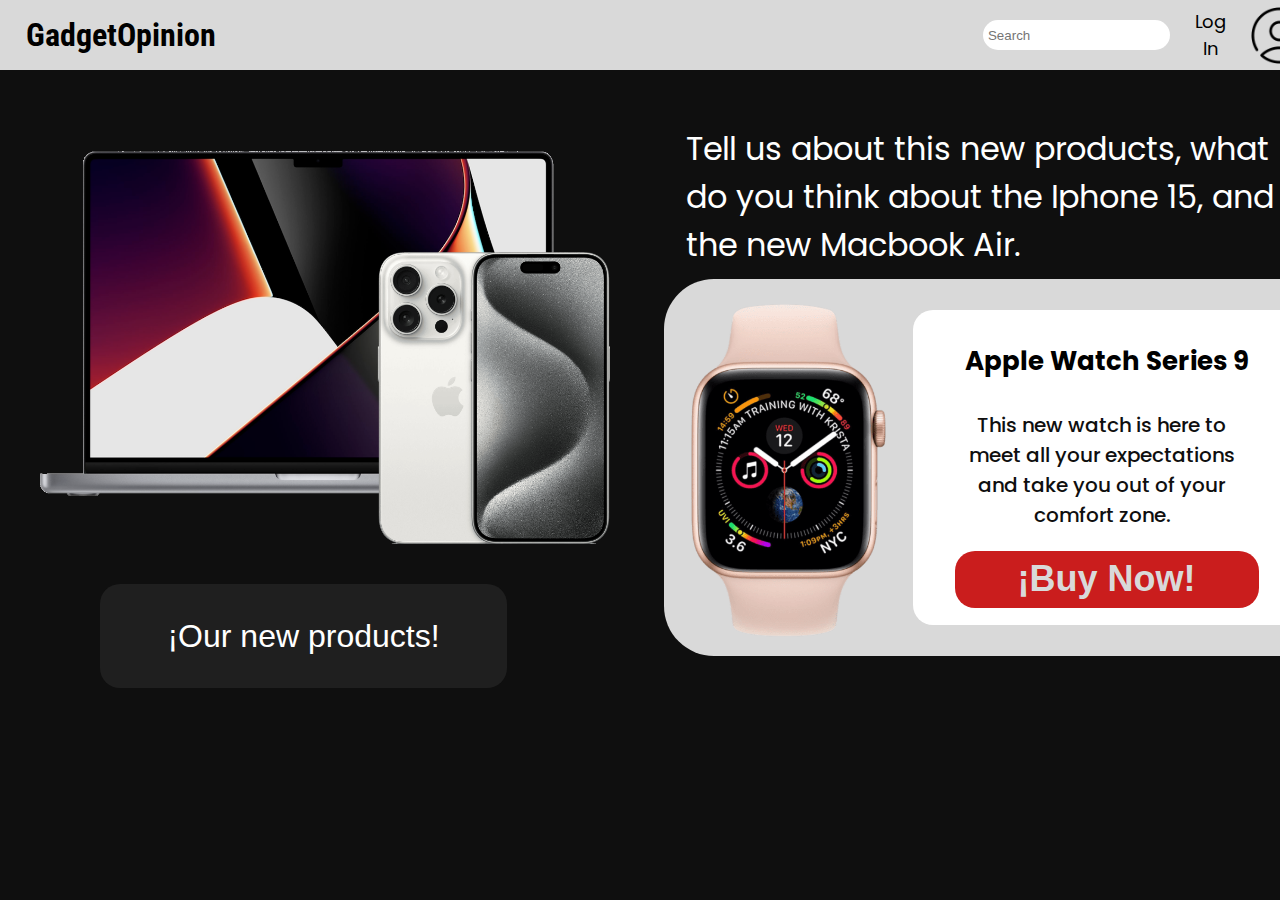
==== index.html @ 9d2c34ab "new" ====
<!DOCTYPE html>
<html lang="en">
<head>
    <meta charset="UTF-8">
    <meta name="viewport" content="width=device-width, initial-scale=1.0">
    <title>GadgetOpinion</title>
    <link rel="stylesheet" href="styles.css">
</head>
<body>

    <section class="body" id="principal-container">
        <!-- Begin of header-->
    
        <header>
            <h1>GadgetOpinion</h1>
            <input class="nav-bar" type="text" placeholder="Search">
            <button class="log-in" id="logIn">Log In</button>
            <img src="./images/icons8-usuario-masculino-en-círculo-64.png" alt="">
        </header>
    
        <!-- End of heade -->
    
        <!-- Begin of home page -->
    
        <section class="principal-container">
            <div class="exhibition">
                <img src="images/mbp16-gray.png" alt="" class="exhibition-macbook">
                <img src="images/iPhone_15_Pro_Titanio_Blanco_256GB16947863314.png" alt="" class="exhibition-iphone">
    
                <div class="text-exhibition">
                    <button id="buttonProducts">¡Our new products!</button>
                </div>
            </div>
    
            <section class="secundary-container">
                <p>
                    Tell us about this new products, what do you think about the Iphone 15, and the new Macbook Air.
                </p>
    
                <div class="apple-watch">
                    <img src="images/Apple-Watch-Apple-Watch-Iwatch-PNG-Image.png" alt="">
    
                    <div class="buy-zone">
                        <h1>Apple Watch Series 9</h1>
                        <p>This new watch is here to meet all your expectations and take you out of your comfort zone.</p>
                        <button id="buttonBuy">¡Buy Now!</button>
                    </div>
                </div>
            </section>
        </section>
    
        <!-- end of home page -->
    </section>

    <!-- Begin of log in -->

        <form class="form" id="form">
            <div class="flex-column">
              <label>Email </label></div>
              <div class="inputForm">
                <svg height="20" viewBox="0 0 32 32" width="20" xmlns="http://www.w3.org/2000/svg"><g id="Layer_3" data-name="Layer 3"><path d="m30.853 13.87a15 15 0 0 0 -29.729 4.082 15.1 15.1 0 0 0 12.876 12.918 15.6 15.6 0 0 0 2.016.13 14.85 14.85 0 0 0 7.715-2.145 1 1 0 1 0 -1.031-1.711 13.007 13.007 0 1 1 5.458-6.529 2.149 2.149 0 0 1 -4.158-.759v-10.856a1 1 0 0 0 -2 0v1.726a8 8 0 1 0 .2 10.325 4.135 4.135 0 0 0 7.83.274 15.2 15.2 0 0 0 .823-7.455zm-14.853 8.13a6 6 0 1 1 6-6 6.006 6.006 0 0 1 -6 6z"></path></g></svg>
                <input type="text" class="input" placeholder="Enter your Email">
              </div>
            
            <div class="flex-column">
              <label>Password </label></div>
              <div class="inputForm">
                <svg height="20" viewBox="-64 0 512 512" width="20" xmlns="http://www.w3.org/2000/svg"><path d="m336 512h-288c-26.453125 0-48-21.523438-48-48v-224c0-26.476562 21.546875-48 48-48h288c26.453125 0 48 21.523438 48 48v224c0 26.476562-21.546875 48-48 48zm-288-288c-8.8125 0-16 7.167969-16 16v224c0 8.832031 7.1875 16 16 16h288c8.8125 0 16-7.167969 16-16v-224c0-8.832031-7.1875-16-16-16zm0 0"></path><path d="m304 224c-8.832031 0-16-7.167969-16-16v-80c0-52.929688-43.070312-96-96-96s-96 43.070312-96 96v80c0 8.832031-7.167969 16-16 16s-16-7.167969-16-16v-80c0-70.59375 57.40625-128 128-128s128 57.40625 128 128v80c0 8.832031-7.167969 16-16 16zm0 0"></path></svg>        
                <input type="password" class="input" placeholder="Enter your Password">
                <svg viewBox="0 0 576 512" height="1em" xmlns="http://www.w3.org/2000/svg"><path d="M288 32c-80.8 0-145.5 36.8-192.6 80.6C48.6 156 17.3 208 2.5 243.7c-3.3 7.9-3.3 16.7 0 24.6C17.3 304 48.6 356 95.4 399.4C142.5 443.2 207.2 480 288 480s145.5-36.8 192.6-80.6c46.8-43.5 78.1-95.4 93-131.1c3.3-7.9 3.3-16.7 0-24.6c-14.9-35.7-46.2-87.7-93-131.1C433.5 68.8 368.8 32 288 32zM144 256a144 144 0 1 1 288 0 144 144 0 1 1 -288 0zm144-64c0 35.3-28.7 64-64 64c-7.1 0-13.9-1.2-20.3-3.3c-5.5-1.8-11.9 1.6-11.7 7.4c.3 6.9 1.3 13.8 3.2 20.7c13.7 51.2 66.4 81.6 117.6 67.9s81.6-66.4 67.9-117.6c-11.1-41.5-47.8-69.4-88.6-71.1c-5.8-.2-9.2 6.1-7.4 11.7c2.1 6.4 3.3 13.2 3.3 20.3z"></path></svg>
              </div>
            
            <div class="flex-row">
              <div>
              <input type="checkbox">
              <label>Remember me </label>
              </div>
              <span class="span">Forgot password?</span>
            </div>
            <button class="button-submit">Sign In</button>
            <p class="p">Don't have an account? <span class="span">Sign Up</span>
        
            </p><p class="p line">Or With</p>
        
            <div class="flex-row">
              <button class="btn google">
                <svg version="1.1" width="20" id="Layer_1" xmlns="http://www.w3.org/2000/svg" xmlns:xlink="http://www.w3.org/1999/xlink" x="0px" y="0px" viewBox="0 0 512 512" style="enable-background:new 0 0 512 512;" xml:space="preserve">
        <path style="fill:#FBBB00;" d="M113.47,309.408L95.648,375.94l-65.139,1.378C11.042,341.211,0,299.9,0,256
            c0-42.451,10.324-82.483,28.624-117.732h0.014l57.992,10.632l25.404,57.644c-5.317,15.501-8.215,32.141-8.215,49.456
            C103.821,274.792,107.225,292.797,113.47,309.408z"></path>
        <path style="fill:#518EF8;" d="M507.527,208.176C510.467,223.662,512,239.655,512,256c0,18.328-1.927,36.206-5.598,53.451
            c-12.462,58.683-45.025,109.925-90.134,146.187l-0.014-0.014l-73.044-3.727l-10.338-64.535
            c29.932-17.554,53.324-45.025,65.646-77.911h-136.89V208.176h138.887L507.527,208.176L507.527,208.176z"></path>
        <path style="fill:#28B446;" d="M416.253,455.624l0.014,0.014C372.396,490.901,316.666,512,256,512
            c-97.491,0-182.252-54.491-225.491-134.681l82.961-67.91c21.619,57.698,77.278,98.771,142.53,98.771
            c28.047,0,54.323-7.582,76.87-20.818L416.253,455.624z"></path>
        <path style="fill:#F14336;" d="M419.404,58.936l-82.933,67.896c-23.335-14.586-50.919-23.012-80.471-23.012
            c-66.729,0-123.429,42.957-143.965,102.724l-83.397-68.276h-0.014C71.23,56.123,157.06,0,256,0
            C318.115,0,375.068,22.126,419.404,58.936z"></path>
        
        </svg>
           
                Google 
                
              </button><button class="btn apple">
        <svg version="1.1" height="20" width="20" id="Capa_1" xmlns="http://www.w3.org/2000/svg" xmlns:xlink="http://www.w3.org/1999/xlink" x="0px" y="0px" viewBox="0 0 22.773 22.773" style="enable-background:new 0 0 22.773 22.773;" xml:space="preserve"> <g> <g> <path d="M15.769,0c0.053,0,0.106,0,0.162,0c0.13,1.606-0.483,2.806-1.228,3.675c-0.731,0.863-1.732,1.7-3.351,1.573 c-0.108-1.583,0.506-2.694,1.25-3.561C13.292,0.879,14.557,0.16,15.769,0z"></path> <path d="M20.67,16.716c0,0.016,0,0.03,0,0.045c-0.455,1.378-1.104,2.559-1.896,3.655c-0.723,0.995-1.609,2.334-3.191,2.334 c-1.367,0-2.275-0.879-3.676-0.903c-1.482-0.024-2.297,0.735-3.652,0.926c-0.155,0-0.31,0-0.462,0 c-0.995-0.144-1.798-0.932-2.383-1.642c-1.725-2.098-3.058-4.808-3.306-8.276c0-0.34,0-0.679,0-1.019 c0.105-2.482,1.311-4.5,2.914-5.478c0.846-0.52,2.009-0.963,3.304-0.765c0.555,0.086,1.122,0.276,1.619,0.464 c0.471,0.181,1.06,0.502,1.618,0.485c0.378-0.011,0.754-0.208,1.135-0.347c1.116-0.403,2.21-0.865,3.652-0.648 c1.733,0.262,2.963,1.032,3.723,2.22c-1.466,0.933-2.625,2.339-2.427,4.74C17.818,14.688,19.086,15.964,20.67,16.716z"></path> </g></g></svg>
        
                Apple 
                
        </button></div></form>

    
    <script src="index.js"></script>
</body>
</html>
---- styles.css ----
@import url('https://fonts.googleapis.com/css2?family=Poppins:ital,wght@1,400;1,500;1,700;1,800&family=Roboto+Condensed:ital,wght@0,400;0,700;1,400;1,700&display=swap');

/* font-family: 'Poppins', sans-serif;
font-family: 'Roboto Condensed', sans-serif; */

*{
    margin: 0;
    padding: 0;
    box-sizing: border-box;
}

body{
    background-color: #0f0f0f;
    font-family: 'Poppins', sans-serif;
    position: relative;
}

header{
    height: 70px;
    display: flex;
    align-items: center;
    background-color: #d9d9d9;
    gap: 25px;
}

header h1{
    font-family: 'Roboto Condensed', sans-serif;
    margin-right: 58%;
    margin-left: 2%;
}

header button{
    border: none;
    font-family: 'Poppins', sans-serif;
    background-color: #d9d9d9;
    font-size: 18px;
    cursor: pointer;
}

header img{
    height: 57px;
} 

.nav-bar{
    height: 30px;
    border-radius: 20px;
    border: none;
    padding: 5px;
    gap: 10px;
}

.principal-container{
    width: 100%;
    height: 80vh;
    display: flex;
}

.exhibition{
    display: flex;
    flex-direction: column;
}

.exhibition-macbook{
    width: 571px;
    height: 367px;
    margin-top: 70px;
    margin-left: 30px;
}

.exhibition-iphone{
    width: 286px;
    height: 292px;
    margin-top: -255px;
    margin-left: 350px;
}

.text-exhibition{
    width: 407px;
    height: 104px;
    background-color: #1f1f1f;
    border-radius: 20px;
    display: grid;
    place-items: center;
    margin-top: 40px;
    margin-left: 100px;
}

.text-exhibition button{
    font-size: 32px;
    color: #ffffff;
    border: none;
    background-color: #1f1f1f;
    cursor: pointer;
}

.secundary-container{
    width: 50%;
    height: 80vh;
    display: flex;
    flex-direction: column;
}

.secundary-container p{
    font-size: 32px;
    color: white;
    margin-top: 55px;
    margin-left: 50px;
}

.apple-watch{
    width: 696px;
    height: 377px;
    display: flex;
    align-items: center;
    justify-content: center;
    background-color: #d9d9d9;
    margin-top: 10px;
    margin-left: 28px;
    border-radius: 50px;
}

.apple-watch img{
    height: 429px;
    margin-top: 20px;
    margin-left: -150px;
}

.buy-zone{
    width: 387px;
    height: 315px;
    display: grid;
    place-items: center;
    margin-left: -90px;
    border-radius: 20px;
    background-color: #ffffff;
}

.buy-zone h1{
    text-align: center;
    margin-top: 15px;
    font-family: 'Poppins', bold;
    font-size: 26px;
}

.buy-zone p{
    width: 297px;
    height: 116px;
    color: #0f0f0f;
    font-family: 'Poppins', sans-serif;
    font-size: 20px;
    font-weight: 450;
    text-align: center;
    margin-left: -10px;
    margin-top: -5px;
}

.buy-zone button{
    width: 304px;
    height: 57px;
    background-color: #ca1d1d;
    border-radius: 20px;
    border: none;
    font-weight: bold;
    font-size: 36px;
    color: #d9d9d9;
    margin-top: -10px;
    cursor: pointer;
}

.page-login{
    width: 350px;
    height: 450px;
    display: flex;
    flex-direction: column;
    justify-content: center;
    align-items: center;
    position: absolute;
    z-index: 1;
    margin-top: -32%; 
    margin-left: 38%;
    background-color: #0f0f0f;
    border: 2px solid #d9d9d9;
    border-radius: 30px;
}

.page-login div{
    width: 310px;
    height: 410px;
    display: flex;
    flex-direction: column;
    gap: 15px;
    padding: 15px;
    justify-content: center;
    background-color: #d9d9d9;
    border-radius: 20px;
}

.page-login h1{
    font-size: 30px;
    margin-top: -30px;
    margin-bottom: 20px;
    text-align: center;
}

.correo{
    font-size: 20px;
}

.input-correo{
    padding-left: 10px;
}

.contraseña{
    font-size: 20px;
}

#registrarse{
    text-align: center;
}

.difuminado{
    filter: blur(2px);
}

.form {
    display: flex;
    flex-direction: column;
    gap: 10px;
    background-color: #ffffff;
    padding: 30px;
    width: 450px;
    border-radius: 20px;
    z-index: 1;
    position: absolute;
    margin-top: -33%; 
    margin-left: 35%;
    font-family: -apple-system, BlinkMacSystemFont, 'Segoe UI', Roboto, Oxygen, Ubuntu, Cantarell, 'Open Sans', 'Helvetica Neue', sans-serif;
    display: none;
}
  
::placeholder {
    font-family: -apple-system, BlinkMacSystemFont, 'Segoe UI', Roboto, Oxygen, Ubuntu, Cantarell, 'Open Sans', 'Helvetica Neue', sans-serif;
  }
  
  .form button {
    align-self: flex-end;
  }
  
  .flex-column > label {
    color: #151717;
    font-weight: 600;
  }
  
  .inputForm {
    border: 1.5px solid #ecedec;
    border-radius: 10px;
    height: 50px;
    display: flex;
    align-items: center;
    padding-left: 10px;
    transition: 0.2s ease-in-out;
  }
  
  .input {
    margin-left: 10px;
    border-radius: 10px;
    border: none;
    width: 85%;
    height: 100%;
  }
  
  .input:focus {
    outline: none;
  }
  
  .inputForm:focus-within {
    border: 1.5px solid #2d79f3;
  }
  
  .flex-row {
    display: flex;
    flex-direction: row;
    align-items: center;
    gap: 10px;
    justify-content: space-between;
  }
  
  .flex-row > div > label {
    font-size: 14px;
    color: black;
    font-weight: 400;
  }
  
  .span {
    font-size: 14px;
    margin-left: 5px;
    color: #2d79f3;
    font-weight: 500;
    cursor: pointer;
  }
  
  .button-submit {
    margin: 20px 0 10px 0;
    background-color: #151717;
    border: none;
    color: white;
    font-size: 15px;
    font-weight: 500;
    border-radius: 10px;
    height: 50px;
    width: 100%;
    cursor: pointer;
  }
  
  .button-submit:hover {
    background-color: #252727;
  }
  
  .p {
    text-align: center;
    color: black;
    font-size: 14px;
    margin: 5px 0;
  }
  
  .btn {
    margin-top: 10px;
    width: 100%;
    height: 50px;
    border-radius: 10px;
    display: flex;
    justify-content: center;
    align-items: center;
    font-weight: 500;
    gap: 10px;
    border: 1px solid #ededef;
    background-color: white;
    cursor: pointer;
    transition: 0.2s ease-in-out;
  }
  
  
  .btn:hover {
      border: 1px solid #2d79f3;
      ;
}
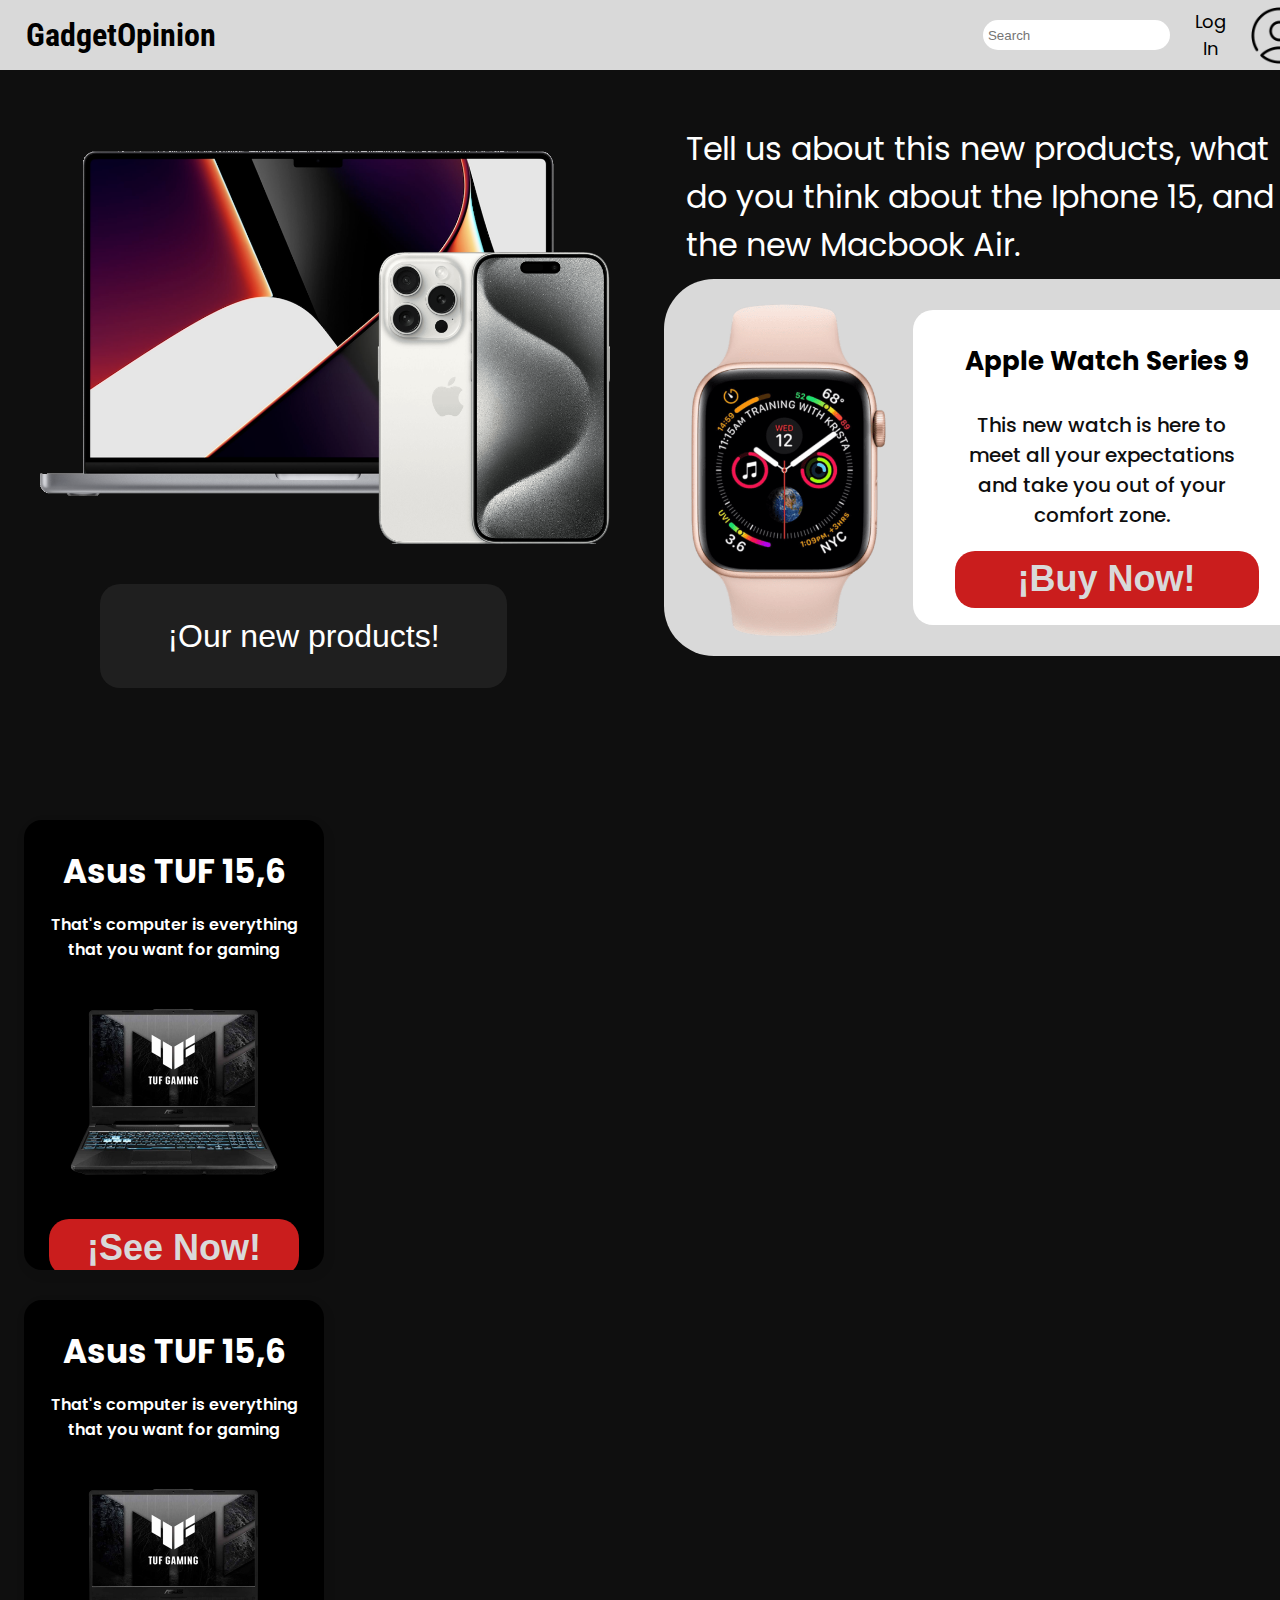
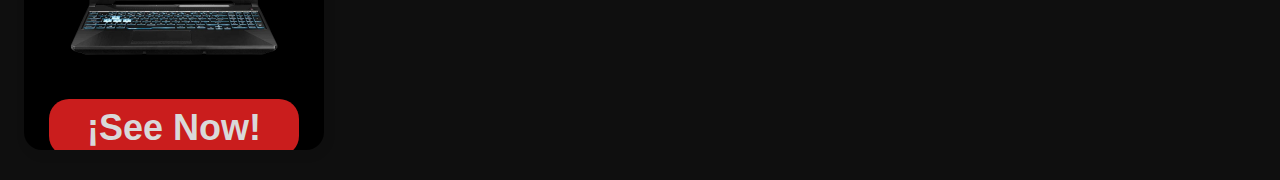
==== commit 4664eb09: "organizar boton y columnas de los productos" ====
--- a/index.html
+++ b/index.html
@@ -18,7 +18,8 @@
             <img src="./images/icons8-usuario-masculino-en-círculo-64.png" alt="">
         </header>
     
-        <!-- End of heade -->
+        <!-- End of header -->
+
     
         <!-- Begin of home page -->
     
@@ -109,6 +110,34 @@
                 
         </button></div></form>
 
+        <!-- end of login -->
+
+        <!-- Begin of cards -->
+
+        <div class="container-cards">
+            <article class="card">
+                <section class="contenido">
+                    <p class="text">
+                        <h3 class="title">Asus TUF 15,6</h3>
+                        That's computer is everything that you want for gaming
+                    </p>
+                    <img src="images/TUF-removebg-preview.png" alt="" class="imagen">
+                    <button class="link">¡See Now!</button>
+                </section>
+            </article>
+            
+            <article class="card">
+                <section class="contenido">
+                    <p class="text">
+                        <h3 class="title">Asus TUF 15,6</h3>
+                        That's computer is everything that you want for gaming
+                    </p>
+                    <img src="images/TUF-removebg-preview.png" alt="" class="imagen">
+                    <button class="link">¡See Now!</button>
+                </section>
+            </article>
+
+        </div>
     
     <script src="index.js"></script>
 </body>
--- a/styles.css
+++ b/styles.css
@@ -167,59 +167,8 @@
     cursor: pointer;
 }
 
-.page-login{
-    width: 350px;
-    height: 450px;
-    display: flex;
-    flex-direction: column;
-    justify-content: center;
-    align-items: center;
-    position: absolute;
-    z-index: 1;
-    margin-top: -32%; 
-    margin-left: 38%;
-    background-color: #0f0f0f;
-    border: 2px solid #d9d9d9;
-    border-radius: 30px;
-}
-
-.page-login div{
-    width: 310px;
-    height: 410px;
-    display: flex;
-    flex-direction: column;
-    gap: 15px;
-    padding: 15px;
-    justify-content: center;
-    background-color: #d9d9d9;
-    border-radius: 20px;
-}
-
-.page-login h1{
-    font-size: 30px;
-    margin-top: -30px;
-    margin-bottom: 20px;
-    text-align: center;
-}
-
-.correo{
-    font-size: 20px;
-}
-
-.input-correo{
-    padding-left: 10px;
-}
-
-.contraseña{
-    font-size: 20px;
-}
-
-#registrarse{
-    text-align: center;
-}
-
 .difuminado{
-    filter: blur(2px);
+    filter: blur(8px);
 }
 
 .form {
@@ -250,7 +199,7 @@
     color: #151717;
     font-weight: 600;
   }
-  
+
   .inputForm {
     border: 1.5px solid #ecedec;
     border-radius: 10px;
@@ -344,5 +293,79 @@
       border: 1px solid #2d79f3;
       ;
 }   
-  
-      +.container-card{
+    width: 100%;
+    height: 250px;
+    display: flex;
+    flex-wrap: wrap;
+    justify-content: space-between;
+    margin-top: 30px;
+    display: flex;
+    overflow-x: auto;
+    scrollbar-width: none;
+    padding: 1.5rem 0;
+}
+
+.card{
+    flex: 1 0 30%;
+    display: flex;
+    flex-direction: row;
+    align-items: center;
+    justify-content: center;
+    margin-top: 30px;
+    width: 300px;
+    height: 200px;
+    position: relative;
+    flex: 0 0 309px;
+    height: 450px;
+    overflow: hidden;
+    margin-left: 1.5rem;
+    border-radius: 18px;
+    box-shadow: 2px 4px 12px rgba(0, 0, 0, 0.08);
+    background-color: black;
+    color: white;
+    text-align: center;
+    margin-bottom: 30px;
+}
+
+.imagen{
+    width: 100%;
+}
+
+.contenido{
+    position: absolute;
+    top: 0;
+    padding: 28px;
+    font-weight: 600;
+}
+
+.title{
+    font-family: 'Poppins', sans-serif;
+    font-size: 2.05rem;
+    margin-bottom: 1rem;
+    text-align: center;
+}
+
+.link{
+    font-size: 1.3rem;
+}
+
+.text{
+    font-size: 1.1rem;
+    font-weight: 300;
+    font-family: 'Poppins', sans-serif;
+    text-align: center;
+}
+
+.link{
+    width: 250px;
+    height: 57px;
+    background-color: #ca1d1d;
+    border-radius: 20px;
+    border: none;
+    font-weight: bold;
+    font-size: 36px;
+    color: #d9d9d9;
+    cursor: pointer;
+
+}
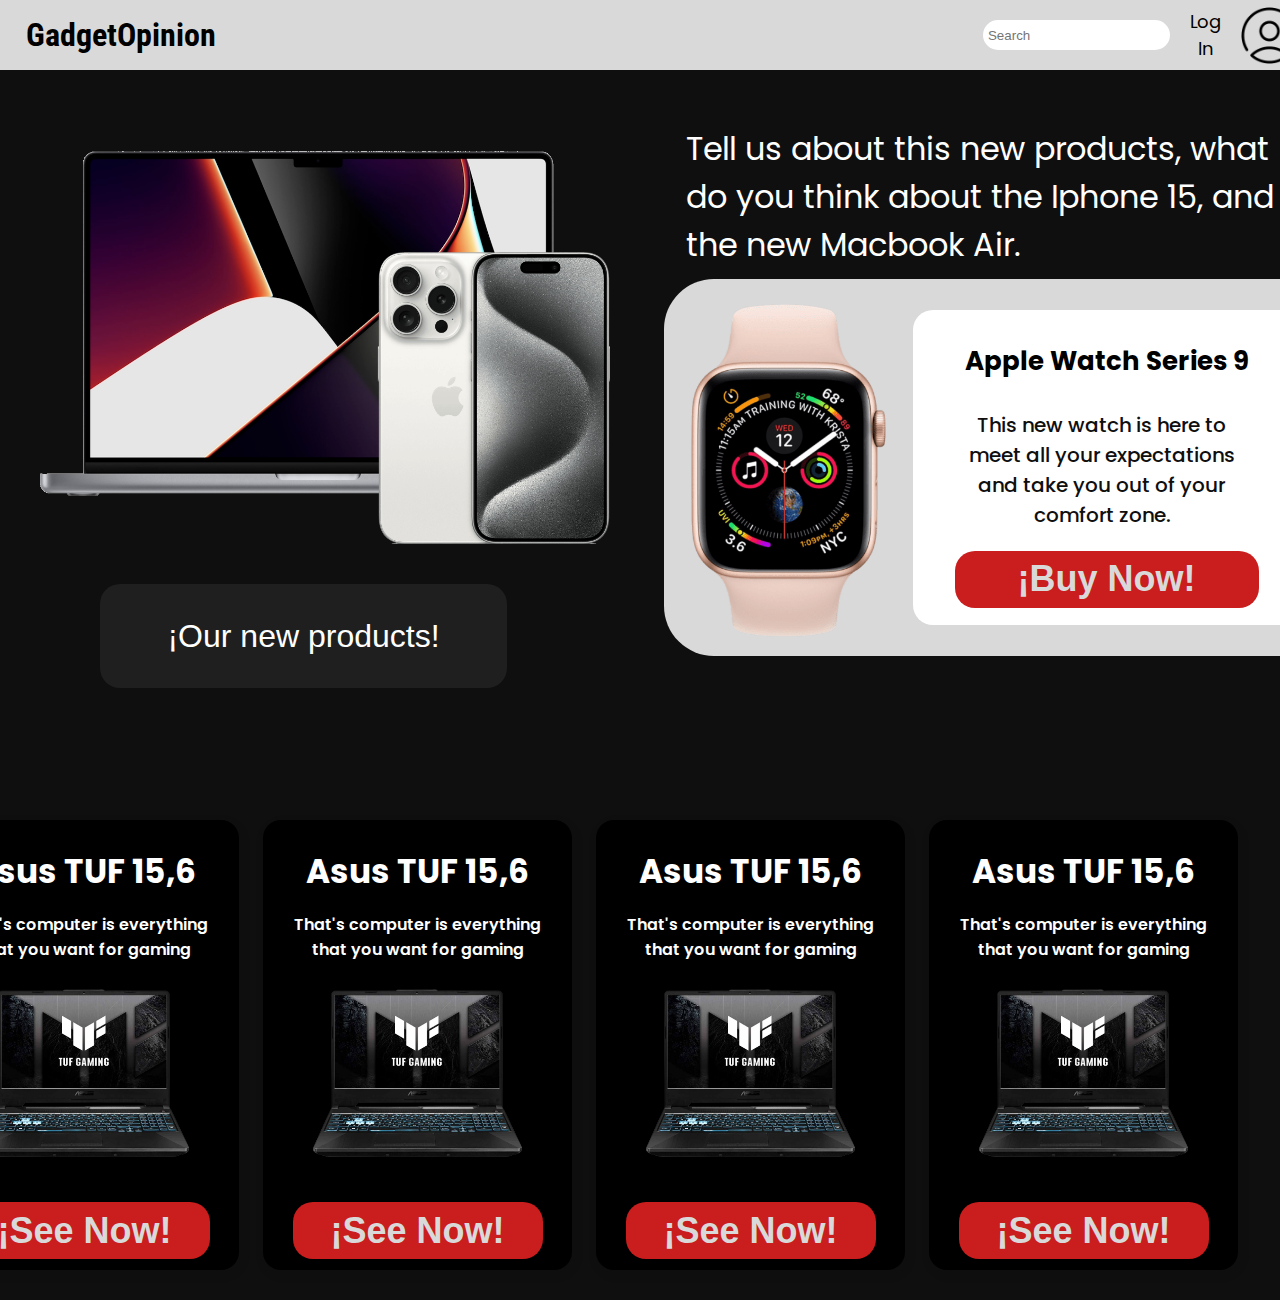
==== commit ee3ff910: "cambios mini zona de ventas" ====
--- a/index.html
+++ b/index.html
@@ -13,9 +13,11 @@
     
         <header>
             <h1>GadgetOpinion</h1>
-            <input class="nav-bar" type="text" placeholder="Search">
-            <button class="log-in" id="logIn">Log In</button>
-            <img src="./images/icons8-usuario-masculino-en-círculo-64.png" alt="">
+            <div class="container-login">
+                <input class="nav-bar" type="text" placeholder="Search">
+                <button class="log-in" id="logIn">Log In</button>
+                <img src="./images/icons8-usuario-masculino-en-círculo-64.png" alt="">
+            </div>
         </header>
     
         <!-- End of header -->
@@ -51,32 +53,84 @@
         </section>
     
         <!-- end of home page -->
+
+        <!-- Begin of cards -->
+        
+        <section class="principal-container-cards">
+            <div class="container-cards">
+                <article class="card card1">
+                    <section class="contenido">
+                        <p class="text">
+                            <h3 class="title">Asus TUF 15,6</h3>
+                            That's computer is everything that you want for gaming
+                        </p>
+                        <img src="images/TUF-removebg-preview.png" alt="" class="imagen">
+                        <button class="link">¡See Now!</button>
+                    </section>
+                </article>
+                
+                <article class="card">
+                    <section class="contenido">
+                        <p class="text">
+                            <h3 class="title">Asus TUF 15,6</h3>
+                            That's computer is everything that you want for gaming
+                        </p>
+                        <img src="images/TUF-removebg-preview.png" alt="" class="imagen">
+                        <button class="link">¡See Now!</button>
+                    </section>
+                </article>
+
+                <article class="card">
+                    <section class="contenido">
+                        <p class="text">
+                            <h3 class="title">Asus TUF 15,6</h3>
+                            That's computer is everything that you want for gaming
+                        </p>
+                        <img src="images/TUF-removebg-preview.png" alt="" class="imagen">
+                        <button class="link">¡See Now!</button>
+                    </section>
+                </article>
+
+                <article class="card">
+                    <section class="contenido">
+                        <p class="text">
+                            <h3 class="title">Asus TUF 15,6</h3>
+                            That's computer is everything that you want for gaming
+                        </p>
+                        <img src="images/TUF-removebg-preview.png" alt="" class="imagen">
+                        <button class="link">¡See Now!</button>
+                    </section>
+                </article>
+
+            </section>
+            
+                <!-- End of cards -->
     </section>
 
     <!-- Begin of log in -->
 
         <form class="form" id="form">
             <div class="flex-column">
-              <label>Email </label></div>
-              <div class="inputForm">
+                <label>Email </label></div>
+                <div class="inputForm">
                 <svg height="20" viewBox="0 0 32 32" width="20" xmlns="http://www.w3.org/2000/svg"><g id="Layer_3" data-name="Layer 3"><path d="m30.853 13.87a15 15 0 0 0 -29.729 4.082 15.1 15.1 0 0 0 12.876 12.918 15.6 15.6 0 0 0 2.016.13 14.85 14.85 0 0 0 7.715-2.145 1 1 0 1 0 -1.031-1.711 13.007 13.007 0 1 1 5.458-6.529 2.149 2.149 0 0 1 -4.158-.759v-10.856a1 1 0 0 0 -2 0v1.726a8 8 0 1 0 .2 10.325 4.135 4.135 0 0 0 7.83.274 15.2 15.2 0 0 0 .823-7.455zm-14.853 8.13a6 6 0 1 1 6-6 6.006 6.006 0 0 1 -6 6z"></path></g></svg>
                 <input type="text" class="input" placeholder="Enter your Email">
-              </div>
+            </div>
             
             <div class="flex-column">
-              <label>Password </label></div>
-              <div class="inputForm">
+            <label>Password </label></div>
+            <div class="inputForm">
                 <svg height="20" viewBox="-64 0 512 512" width="20" xmlns="http://www.w3.org/2000/svg"><path d="m336 512h-288c-26.453125 0-48-21.523438-48-48v-224c0-26.476562 21.546875-48 48-48h288c26.453125 0 48 21.523438 48 48v224c0 26.476562-21.546875 48-48 48zm-288-288c-8.8125 0-16 7.167969-16 16v224c0 8.832031 7.1875 16 16 16h288c8.8125 0 16-7.167969 16-16v-224c0-8.832031-7.1875-16-16-16zm0 0"></path><path d="m304 224c-8.832031 0-16-7.167969-16-16v-80c0-52.929688-43.070312-96-96-96s-96 43.070312-96 96v80c0 8.832031-7.167969 16-16 16s-16-7.167969-16-16v-80c0-70.59375 57.40625-128 128-128s128 57.40625 128 128v80c0 8.832031-7.167969 16-16 16zm0 0"></path></svg>        
                 <input type="password" class="input" placeholder="Enter your Password">
                 <svg viewBox="0 0 576 512" height="1em" xmlns="http://www.w3.org/2000/svg"><path d="M288 32c-80.8 0-145.5 36.8-192.6 80.6C48.6 156 17.3 208 2.5 243.7c-3.3 7.9-3.3 16.7 0 24.6C17.3 304 48.6 356 95.4 399.4C142.5 443.2 207.2 480 288 480s145.5-36.8 192.6-80.6c46.8-43.5 78.1-95.4 93-131.1c3.3-7.9 3.3-16.7 0-24.6c-14.9-35.7-46.2-87.7-93-131.1C433.5 68.8 368.8 32 288 32zM144 256a144 144 0 1 1 288 0 144 144 0 1 1 -288 0zm144-64c0 35.3-28.7 64-64 64c-7.1 0-13.9-1.2-20.3-3.3c-5.5-1.8-11.9 1.6-11.7 7.4c.3 6.9 1.3 13.8 3.2 20.7c13.7 51.2 66.4 81.6 117.6 67.9s81.6-66.4 67.9-117.6c-11.1-41.5-47.8-69.4-88.6-71.1c-5.8-.2-9.2 6.1-7.4 11.7c2.1 6.4 3.3 13.2 3.3 20.3z"></path></svg>
-              </div>
+            </div>
             
             <div class="flex-row">
-              <div>
-              <input type="checkbox">
-              <label>Remember me </label>
-              </div>
-              <span class="span">Forgot password?</span>
+            <div>
+            <input type="checkbox">
+            <label>Remember me </label>
+            </div>
+            <span class="span">Forgot password?</span>
             </div>
             <button class="button-submit">Sign In</button>
             <p class="p">Don't have an account? <span class="span">Sign Up</span>
@@ -84,7 +138,7 @@
             </p><p class="p line">Or With</p>
         
             <div class="flex-row">
-              <button class="btn google">
+            <button class="btn google">
                 <svg version="1.1" width="20" id="Layer_1" xmlns="http://www.w3.org/2000/svg" xmlns:xlink="http://www.w3.org/1999/xlink" x="0px" y="0px" viewBox="0 0 512 512" style="enable-background:new 0 0 512 512;" xml:space="preserve">
         <path style="fill:#FBBB00;" d="M113.47,309.408L95.648,375.94l-65.139,1.378C11.042,341.211,0,299.9,0,256
             c0-42.451,10.324-82.483,28.624-117.732h0.014l57.992,10.632l25.404,57.644c-5.317,15.501-8.215,32.141-8.215,49.456
@@ -100,10 +154,10 @@
             C318.115,0,375.068,22.126,419.404,58.936z"></path>
         
         </svg>
-           
+
                 Google 
                 
-              </button><button class="btn apple">
+            </button><button class="btn apple">
         <svg version="1.1" height="20" width="20" id="Capa_1" xmlns="http://www.w3.org/2000/svg" xmlns:xlink="http://www.w3.org/1999/xlink" x="0px" y="0px" viewBox="0 0 22.773 22.773" style="enable-background:new 0 0 22.773 22.773;" xml:space="preserve"> <g> <g> <path d="M15.769,0c0.053,0,0.106,0,0.162,0c0.13,1.606-0.483,2.806-1.228,3.675c-0.731,0.863-1.732,1.7-3.351,1.573 c-0.108-1.583,0.506-2.694,1.25-3.561C13.292,0.879,14.557,0.16,15.769,0z"></path> <path d="M20.67,16.716c0,0.016,0,0.03,0,0.045c-0.455,1.378-1.104,2.559-1.896,3.655c-0.723,0.995-1.609,2.334-3.191,2.334 c-1.367,0-2.275-0.879-3.676-0.903c-1.482-0.024-2.297,0.735-3.652,0.926c-0.155,0-0.31,0-0.462,0 c-0.995-0.144-1.798-0.932-2.383-1.642c-1.725-2.098-3.058-4.808-3.306-8.276c0-0.34,0-0.679,0-1.019 c0.105-2.482,1.311-4.5,2.914-5.478c0.846-0.52,2.009-0.963,3.304-0.765c0.555,0.086,1.122,0.276,1.619,0.464 c0.471,0.181,1.06,0.502,1.618,0.485c0.378-0.011,0.754-0.208,1.135-0.347c1.116-0.403,2.21-0.865,3.652-0.648 c1.733,0.262,2.963,1.032,3.723,2.22c-1.466,0.933-2.625,2.339-2.427,4.74C17.818,14.688,19.086,15.964,20.67,16.716z"></path> </g></g></svg>
         
                 Apple 
@@ -112,31 +166,6 @@
 
         <!-- end of login -->
 
-        <!-- Begin of cards -->
-
-        <div class="container-cards">
-            <article class="card">
-                <section class="contenido">
-                    <p class="text">
-                        <h3 class="title">Asus TUF 15,6</h3>
-                        That's computer is everything that you want for gaming
-                    </p>
-                    <img src="images/TUF-removebg-preview.png" alt="" class="imagen">
-                    <button class="link">¡See Now!</button>
-                </section>
-            </article>
-            
-            <article class="card">
-                <section class="contenido">
-                    <p class="text">
-                        <h3 class="title">Asus TUF 15,6</h3>
-                        That's computer is everything that you want for gaming
-                    </p>
-                    <img src="images/TUF-removebg-preview.png" alt="" class="imagen">
-                    <button class="link">¡See Now!</button>
-                </section>
-            </article>
-
         </div>
     
     <script src="index.js"></script>
--- a/styles.css
+++ b/styles.css
@@ -40,6 +40,14 @@
 header img{
     height: 57px;
 } 
+
+header div{
+    width: auto;
+    display: flex;
+    align-items: center;
+    justify-content: center;
+    gap: 20px;
+}
 
 .nav-bar{
     height: 30px;
@@ -181,26 +189,26 @@
     border-radius: 20px;
     z-index: 1;
     position: absolute;
-    margin-top: -33%; 
+    margin-top: -53%; 
     margin-left: 35%;
     font-family: -apple-system, BlinkMacSystemFont, 'Segoe UI', Roboto, Oxygen, Ubuntu, Cantarell, 'Open Sans', 'Helvetica Neue', sans-serif;
     display: none;
 }
-  
+
 ::placeholder {
     font-family: -apple-system, BlinkMacSystemFont, 'Segoe UI', Roboto, Oxygen, Ubuntu, Cantarell, 'Open Sans', 'Helvetica Neue', sans-serif;
-  }
-  
-  .form button {
+}
+
+.form button {
     align-self: flex-end;
-  }
-  
-  .flex-column > label {
+}
+
+.flex-column > label {
     color: #151717;
     font-weight: 600;
-  }
-
-  .inputForm {
+}
+
+.inputForm {
     border: 1.5px solid #ecedec;
     border-radius: 10px;
     height: 50px;
@@ -208,47 +216,47 @@
     align-items: center;
     padding-left: 10px;
     transition: 0.2s ease-in-out;
-  }
-  
-  .input {
+}
+
+.input {
     margin-left: 10px;
     border-radius: 10px;
     border: none;
     width: 85%;
     height: 100%;
-  }
-  
-  .input:focus {
+}
+
+.input:focus {
     outline: none;
-  }
-  
-  .inputForm:focus-within {
+}
+
+.inputForm:focus-within {
     border: 1.5px solid #2d79f3;
-  }
-  
-  .flex-row {
+}
+
+.flex-row {
     display: flex;
     flex-direction: row;
     align-items: center;
     gap: 10px;
     justify-content: space-between;
-  }
-  
-  .flex-row > div > label {
+}
+
+.flex-row > div > label {
     font-size: 14px;
     color: black;
     font-weight: 400;
-  }
-  
-  .span {
+}
+
+.span {
     font-size: 14px;
     margin-left: 5px;
     color: #2d79f3;
     font-weight: 500;
     cursor: pointer;
-  }
-  
-  .button-submit {
+}
+
+.button-submit {
     margin: 20px 0 10px 0;
     background-color: #151717;
     border: none;
@@ -259,20 +267,20 @@
     height: 50px;
     width: 100%;
     cursor: pointer;
-  }
-  
-  .button-submit:hover {
+}
+
+.button-submit:hover {
     background-color: #252727;
-  }
-  
-  .p {
+}
+
+.p {
     text-align: center;
     color: black;
     font-size: 14px;
     margin: 5px 0;
-  }
-  
-  .btn {
+}
+
+.btn {
     margin-top: 10px;
     width: 100%;
     height: 50px;
@@ -286,28 +294,40 @@
     background-color: white;
     cursor: pointer;
     transition: 0.2s ease-in-out;
-  }
-  
-  
-  .btn:hover {
-      border: 1px solid #2d79f3;
-      ;
+}
+
+.btn:hover {
+    border: 1px solid #2d79f3;
 }   
+
+.principal-container-cards{
+    display: flex;
+    align-items: center;
+    justify-content: center;
+}
+
+.principal-container-cards div{
+    display: flex;
+    flex-direction: row;
+
+}
+
 .container-card{
     width: 100%;
     height: 250px;
     display: flex;
     flex-wrap: wrap;
+    flex-direction: row;
     justify-content: space-between;
-    margin-top: 30px;
     display: flex;
     overflow-x: auto;
     scrollbar-width: none;
     padding: 1.5rem 0;
-}
+    align-items: center;
+}
+
 
 .card{
-    flex: 1 0 30%;
     display: flex;
     flex-direction: row;
     align-items: center;
@@ -328,8 +348,13 @@
     margin-bottom: 30px;
 }
 
+.card1{
+    margin-left: -7rem;
+}
+
 .imagen{
     width: 100%;
+    margin-top: -20px;
 }
 
 .contenido{
@@ -347,6 +372,7 @@
 }
 
 .link{
+    z-index: 1;
     font-size: 1.3rem;
 }
 
@@ -367,5 +393,4 @@
     font-size: 36px;
     color: #d9d9d9;
     cursor: pointer;
-
-}
+}
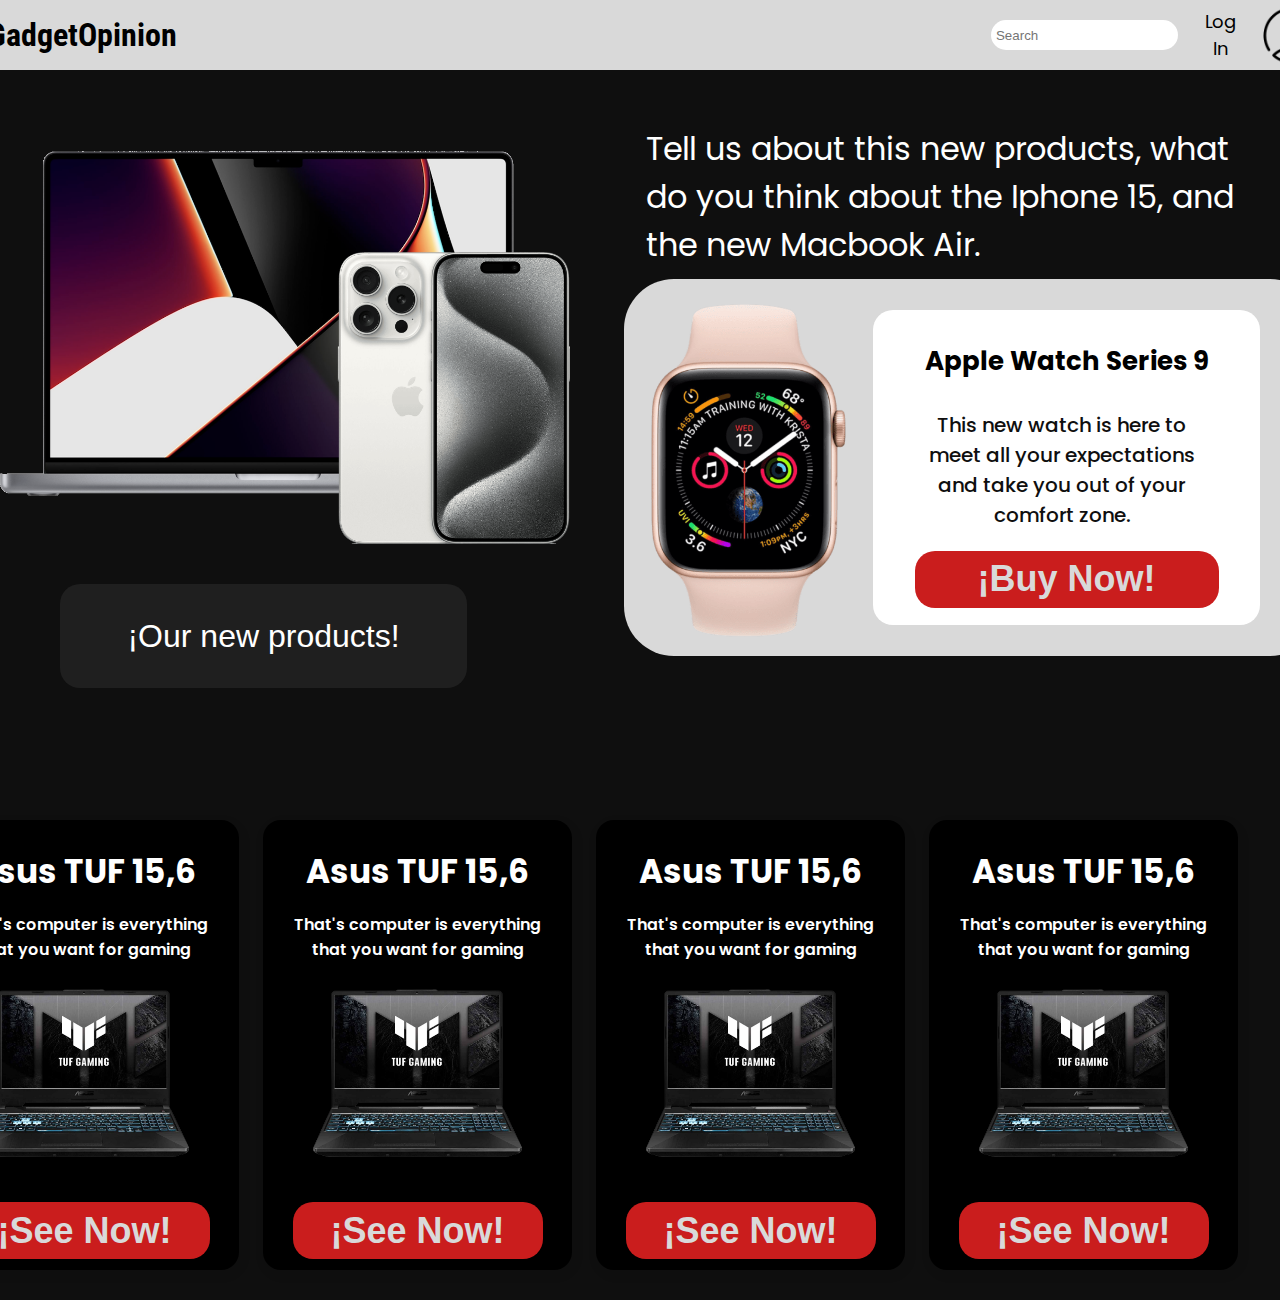
==== commit 8a1a0b07: "solo puse la imagen y el display :(" ====
--- a/index.html
+++ b/index.html
@@ -2,17 +2,77 @@
 <html lang="en">
 <head>
     <meta charset="UTF-8">
-    <meta name="viewport" content="width=device-width, initial-scale=1.0">
+    <meta name="viewport" content="width=device-width,initial-scale=1">
     <title>GadgetOpinion</title>
     <link rel="stylesheet" href="styles.css">
 </head>
 <body>
+
+         <!-- Begin of log in -->
+    
+         <form class="form" id="form">
+            <div class="flex-column">
+                <label>Email </label></div>
+                <div class="inputForm">
+                <svg height="20" viewBox="0 0 32 32" width="20" xmlns="http://www.w3.org/2000/svg"><g id="Layer_3" data-name="Layer 3"><path d="m30.853 13.87a15 15 0 0 0 -29.729 4.082 15.1 15.1 0 0 0 12.876 12.918 15.6 15.6 0 0 0 2.016.13 14.85 14.85 0 0 0 7.715-2.145 1 1 0 1 0 -1.031-1.711 13.007 13.007 0 1 1 5.458-6.529 2.149 2.149 0 0 1 -4.158-.759v-10.856a1 1 0 0 0 -2 0v1.726a8 8 0 1 0 .2 10.325 4.135 4.135 0 0 0 7.83.274 15.2 15.2 0 0 0 .823-7.455zm-14.853 8.13a6 6 0 1 1 6-6 6.006 6.006 0 0 1 -6 6z"></path></g></svg>
+                <input type="text" class="input" placeholder="Enter your Email">
+            </div>
+            
+            <div class="flex-column">
+            <label>Password </label></div>
+            <div class="inputForm">
+                <svg height="20" viewBox="-64 0 512 512" width="20" xmlns="http://www.w3.org/2000/svg"><path d="m336 512h-288c-26.453125 0-48-21.523438-48-48v-224c0-26.476562 21.546875-48 48-48h288c26.453125 0 48 21.523438 48 48v224c0 26.476562-21.546875 48-48 48zm-288-288c-8.8125 0-16 7.167969-16 16v224c0 8.832031 7.1875 16 16 16h288c8.8125 0 16-7.167969 16-16v-224c0-8.832031-7.1875-16-16-16zm0 0"></path><path d="m304 224c-8.832031 0-16-7.167969-16-16v-80c0-52.929688-43.070312-96-96-96s-96 43.070312-96 96v80c0 8.832031-7.167969 16-16 16s-16-7.167969-16-16v-80c0-70.59375 57.40625-128 128-128s128 57.40625 128 128v80c0 8.832031-7.167969 16-16 16zm0 0"></path></svg>        
+                <input type="password" class="input" placeholder="Enter your Password">
+                <svg viewBox="0 0 576 512" height="1em" xmlns="http://www.w3.org/2000/svg"><path d="M288 32c-80.8 0-145.5 36.8-192.6 80.6C48.6 156 17.3 208 2.5 243.7c-3.3 7.9-3.3 16.7 0 24.6C17.3 304 48.6 356 95.4 399.4C142.5 443.2 207.2 480 288 480s145.5-36.8 192.6-80.6c46.8-43.5 78.1-95.4 93-131.1c3.3-7.9 3.3-16.7 0-24.6c-14.9-35.7-46.2-87.7-93-131.1C433.5 68.8 368.8 32 288 32zM144 256a144 144 0 1 1 288 0 144 144 0 1 1 -288 0zm144-64c0 35.3-28.7 64-64 64c-7.1 0-13.9-1.2-20.3-3.3c-5.5-1.8-11.9 1.6-11.7 7.4c.3 6.9 1.3 13.8 3.2 20.7c13.7 51.2 66.4 81.6 117.6 67.9s81.6-66.4 67.9-117.6c-11.1-41.5-47.8-69.4-88.6-71.1c-5.8-.2-9.2 6.1-7.4 11.7c2.1 6.4 3.3 13.2 3.3 20.3z"></path></svg>
+            </div>
+            
+            <div class="flex-row">
+            <div>
+            <input type="checkbox">
+            <label>Remember me </label>
+            </div>
+            <span class="span">Forgot password?</span>
+            </div>
+            <button class="button-submit">Sign In</button>
+            <p class="p">Don't have an account? <span class="span">Sign Up</span>
+        
+            </p><p class="p line">Or With</p>
+        
+            <div class="flex-row">
+            <button class="btn google">
+                <svg version="1.1" width="20" id="Layer_1" xmlns="http://www.w3.org/2000/svg" xmlns:xlink="http://www.w3.org/1999/xlink" x="0px" y="0px" viewBox="0 0 512 512" style="enable-background:new 0 0 512 512;" xml:space="preserve">
+        <path style="fill:#FBBB00;" d="M113.47,309.408L95.648,375.94l-65.139,1.378C11.042,341.211,0,299.9,0,256
+            c0-42.451,10.324-82.483,28.624-117.732h0.014l57.992,10.632l25.404,57.644c-5.317,15.501-8.215,32.141-8.215,49.456
+            C103.821,274.792,107.225,292.797,113.47,309.408z"></path>
+        <path style="fill:#518EF8;" d="M507.527,208.176C510.467,223.662,512,239.655,512,256c0,18.328-1.927,36.206-5.598,53.451
+            c-12.462,58.683-45.025,109.925-90.134,146.187l-0.014-0.014l-73.044-3.727l-10.338-64.535
+            c29.932-17.554,53.324-45.025,65.646-77.911h-136.89V208.176h138.887L507.527,208.176L507.527,208.176z"></path>
+        <path style="fill:#28B446;" d="M416.253,455.624l0.014,0.014C372.396,490.901,316.666,512,256,512
+            c-97.491,0-182.252-54.491-225.491-134.681l82.961-67.91c21.619,57.698,77.278,98.771,142.53,98.771
+            c28.047,0,54.323-7.582,76.87-20.818L416.253,455.624z"></path>
+        <path style="fill:#F14336;" d="M419.404,58.936l-82.933,67.896c-23.335-14.586-50.919-23.012-80.471-23.012
+            c-66.729,0-123.429,42.957-143.965,102.724l-83.397-68.276h-0.014C71.23,56.123,157.06,0,256,0
+            C318.115,0,375.068,22.126,419.404,58.936z"></path>
+        
+        </svg>
+
+                Google 
+                
+            </button><button class="btn apple">
+        <svg version="1.1" height="20" width="20" id="Capa_1" xmlns="http://www.w3.org/2000/svg" xmlns:xlink="http://www.w3.org/1999/xlink" x="0px" y="0px" viewBox="0 0 22.773 22.773" style="enable-background:new 0 0 22.773 22.773;" xml:space="preserve"> <g> <g> <path d="M15.769,0c0.053,0,0.106,0,0.162,0c0.13,1.606-0.483,2.806-1.228,3.675c-0.731,0.863-1.732,1.7-3.351,1.573 c-0.108-1.583,0.506-2.694,1.25-3.561C13.292,0.879,14.557,0.16,15.769,0z"></path> <path d="M20.67,16.716c0,0.016,0,0.03,0,0.045c-0.455,1.378-1.104,2.559-1.896,3.655c-0.723,0.995-1.609,2.334-3.191,2.334 c-1.367,0-2.275-0.879-3.676-0.903c-1.482-0.024-2.297,0.735-3.652,0.926c-0.155,0-0.31,0-0.462,0 c-0.995-0.144-1.798-0.932-2.383-1.642c-1.725-2.098-3.058-4.808-3.306-8.276c0-0.34,0-0.679,0-1.019 c0.105-2.482,1.311-4.5,2.914-5.478c0.846-0.52,2.009-0.963,3.304-0.765c0.555,0.086,1.122,0.276,1.619,0.464 c0.471,0.181,1.06,0.502,1.618,0.485c0.378-0.011,0.754-0.208,1.135-0.347c1.116-0.403,2.21-0.865,3.652-0.648 c1.733,0.262,2.963,1.032,3.723,2.22c-1.466,0.933-2.625,2.339-2.427,4.74C17.818,14.688,19.086,15.964,20.67,16.716z"></path> </g></g></svg>
+        
+                Apple 
+                
+        </button></div></form>
+
+        <!-- end of login -->
 
     <section class="body" id="principal-container">
         <!-- Begin of header-->
     
         <header>
             <h1>GadgetOpinion</h1>
+            <img src="images/icons8-menú.svg" alt="" class="menu">
             <div class="container-login">
                 <input class="nav-bar" type="text" placeholder="Search">
                 <button class="log-in" id="logIn">Log In</button>
@@ -104,69 +164,8 @@
 
             </section>
             
-                <!-- End of cards -->
-    </section>
-
-    <!-- Begin of log in -->
-
-        <form class="form" id="form">
-            <div class="flex-column">
-                <label>Email </label></div>
-                <div class="inputForm">
-                <svg height="20" viewBox="0 0 32 32" width="20" xmlns="http://www.w3.org/2000/svg"><g id="Layer_3" data-name="Layer 3"><path d="m30.853 13.87a15 15 0 0 0 -29.729 4.082 15.1 15.1 0 0 0 12.876 12.918 15.6 15.6 0 0 0 2.016.13 14.85 14.85 0 0 0 7.715-2.145 1 1 0 1 0 -1.031-1.711 13.007 13.007 0 1 1 5.458-6.529 2.149 2.149 0 0 1 -4.158-.759v-10.856a1 1 0 0 0 -2 0v1.726a8 8 0 1 0 .2 10.325 4.135 4.135 0 0 0 7.83.274 15.2 15.2 0 0 0 .823-7.455zm-14.853 8.13a6 6 0 1 1 6-6 6.006 6.006 0 0 1 -6 6z"></path></g></svg>
-                <input type="text" class="input" placeholder="Enter your Email">
-            </div>
-            
-            <div class="flex-column">
-            <label>Password </label></div>
-            <div class="inputForm">
-                <svg height="20" viewBox="-64 0 512 512" width="20" xmlns="http://www.w3.org/2000/svg"><path d="m336 512h-288c-26.453125 0-48-21.523438-48-48v-224c0-26.476562 21.546875-48 48-48h288c26.453125 0 48 21.523438 48 48v224c0 26.476562-21.546875 48-48 48zm-288-288c-8.8125 0-16 7.167969-16 16v224c0 8.832031 7.1875 16 16 16h288c8.8125 0 16-7.167969 16-16v-224c0-8.832031-7.1875-16-16-16zm0 0"></path><path d="m304 224c-8.832031 0-16-7.167969-16-16v-80c0-52.929688-43.070312-96-96-96s-96 43.070312-96 96v80c0 8.832031-7.167969 16-16 16s-16-7.167969-16-16v-80c0-70.59375 57.40625-128 128-128s128 57.40625 128 128v80c0 8.832031-7.167969 16-16 16zm0 0"></path></svg>        
-                <input type="password" class="input" placeholder="Enter your Password">
-                <svg viewBox="0 0 576 512" height="1em" xmlns="http://www.w3.org/2000/svg"><path d="M288 32c-80.8 0-145.5 36.8-192.6 80.6C48.6 156 17.3 208 2.5 243.7c-3.3 7.9-3.3 16.7 0 24.6C17.3 304 48.6 356 95.4 399.4C142.5 443.2 207.2 480 288 480s145.5-36.8 192.6-80.6c46.8-43.5 78.1-95.4 93-131.1c3.3-7.9 3.3-16.7 0-24.6c-14.9-35.7-46.2-87.7-93-131.1C433.5 68.8 368.8 32 288 32zM144 256a144 144 0 1 1 288 0 144 144 0 1 1 -288 0zm144-64c0 35.3-28.7 64-64 64c-7.1 0-13.9-1.2-20.3-3.3c-5.5-1.8-11.9 1.6-11.7 7.4c.3 6.9 1.3 13.8 3.2 20.7c13.7 51.2 66.4 81.6 117.6 67.9s81.6-66.4 67.9-117.6c-11.1-41.5-47.8-69.4-88.6-71.1c-5.8-.2-9.2 6.1-7.4 11.7c2.1 6.4 3.3 13.2 3.3 20.3z"></path></svg>
-            </div>
-            
-            <div class="flex-row">
-            <div>
-            <input type="checkbox">
-            <label>Remember me </label>
-            </div>
-            <span class="span">Forgot password?</span>
-            </div>
-            <button class="button-submit">Sign In</button>
-            <p class="p">Don't have an account? <span class="span">Sign Up</span>
-        
-            </p><p class="p line">Or With</p>
-        
-            <div class="flex-row">
-            <button class="btn google">
-                <svg version="1.1" width="20" id="Layer_1" xmlns="http://www.w3.org/2000/svg" xmlns:xlink="http://www.w3.org/1999/xlink" x="0px" y="0px" viewBox="0 0 512 512" style="enable-background:new 0 0 512 512;" xml:space="preserve">
-        <path style="fill:#FBBB00;" d="M113.47,309.408L95.648,375.94l-65.139,1.378C11.042,341.211,0,299.9,0,256
-            c0-42.451,10.324-82.483,28.624-117.732h0.014l57.992,10.632l25.404,57.644c-5.317,15.501-8.215,32.141-8.215,49.456
-            C103.821,274.792,107.225,292.797,113.47,309.408z"></path>
-        <path style="fill:#518EF8;" d="M507.527,208.176C510.467,223.662,512,239.655,512,256c0,18.328-1.927,36.206-5.598,53.451
-            c-12.462,58.683-45.025,109.925-90.134,146.187l-0.014-0.014l-73.044-3.727l-10.338-64.535
-            c29.932-17.554,53.324-45.025,65.646-77.911h-136.89V208.176h138.887L507.527,208.176L507.527,208.176z"></path>
-        <path style="fill:#28B446;" d="M416.253,455.624l0.014,0.014C372.396,490.901,316.666,512,256,512
-            c-97.491,0-182.252-54.491-225.491-134.681l82.961-67.91c21.619,57.698,77.278,98.771,142.53,98.771
-            c28.047,0,54.323-7.582,76.87-20.818L416.253,455.624z"></path>
-        <path style="fill:#F14336;" d="M419.404,58.936l-82.933,67.896c-23.335-14.586-50.919-23.012-80.471-23.012
-            c-66.729,0-123.429,42.957-143.965,102.724l-83.397-68.276h-0.014C71.23,56.123,157.06,0,256,0
-            C318.115,0,375.068,22.126,419.404,58.936z"></path>
-        
-        </svg>
-
-                Google 
-                
-            </button><button class="btn apple">
-        <svg version="1.1" height="20" width="20" id="Capa_1" xmlns="http://www.w3.org/2000/svg" xmlns:xlink="http://www.w3.org/1999/xlink" x="0px" y="0px" viewBox="0 0 22.773 22.773" style="enable-background:new 0 0 22.773 22.773;" xml:space="preserve"> <g> <g> <path d="M15.769,0c0.053,0,0.106,0,0.162,0c0.13,1.606-0.483,2.806-1.228,3.675c-0.731,0.863-1.732,1.7-3.351,1.573 c-0.108-1.583,0.506-2.694,1.25-3.561C13.292,0.879,14.557,0.16,15.769,0z"></path> <path d="M20.67,16.716c0,0.016,0,0.03,0,0.045c-0.455,1.378-1.104,2.559-1.896,3.655c-0.723,0.995-1.609,2.334-3.191,2.334 c-1.367,0-2.275-0.879-3.676-0.903c-1.482-0.024-2.297,0.735-3.652,0.926c-0.155,0-0.31,0-0.462,0 c-0.995-0.144-1.798-0.932-2.383-1.642c-1.725-2.098-3.058-4.808-3.306-8.276c0-0.34,0-0.679,0-1.019 c0.105-2.482,1.311-4.5,2.914-5.478c0.846-0.52,2.009-0.963,3.304-0.765c0.555,0.086,1.122,0.276,1.619,0.464 c0.471,0.181,1.06,0.502,1.618,0.485c0.378-0.011,0.754-0.208,1.135-0.347c1.116-0.403,2.21-0.865,3.652-0.648 c1.733,0.262,2.963,1.032,3.723,2.22c-1.466,0.933-2.625,2.339-2.427,4.74C17.818,14.688,19.086,15.964,20.67,16.716z"></path> </g></g></svg>
-        
-                Apple 
-                
-        </button></div></form>
-
-        <!-- end of login -->
-
-        </div>
+            <!-- End of cards -->
+        </section>
     
     <script src="index.js"></script>
 </body>
--- a/styles.css
+++ b/styles.css
@@ -10,6 +10,9 @@
 }
 
 body{
+    display: flex;
+    justify-content: center;
+    align-items: center;
     background-color: #0f0f0f;
     font-family: 'Poppins', sans-serif;
     position: relative;
@@ -179,9 +182,13 @@
     filter: blur(8px);
 }
 
+
+
 .form {
     display: flex;
     flex-direction: column;
+    align-items: center;
+    justify-content: center;
     gap: 10px;
     background-color: #ffffff;
     padding: 30px;
@@ -189,8 +196,8 @@
     border-radius: 20px;
     z-index: 1;
     position: absolute;
-    margin-top: -53%; 
-    margin-left: 35%;
+    margin-top: -28%; 
+    /* margin-left: 35%; */
     font-family: -apple-system, BlinkMacSystemFont, 'Segoe UI', Roboto, Oxygen, Ubuntu, Cantarell, 'Open Sans', 'Helvetica Neue', sans-serif;
     display: none;
 }
@@ -394,3 +401,7 @@
     color: #d9d9d9;
     cursor: pointer;
 }
+
+.menu{
+    display: none;
+}
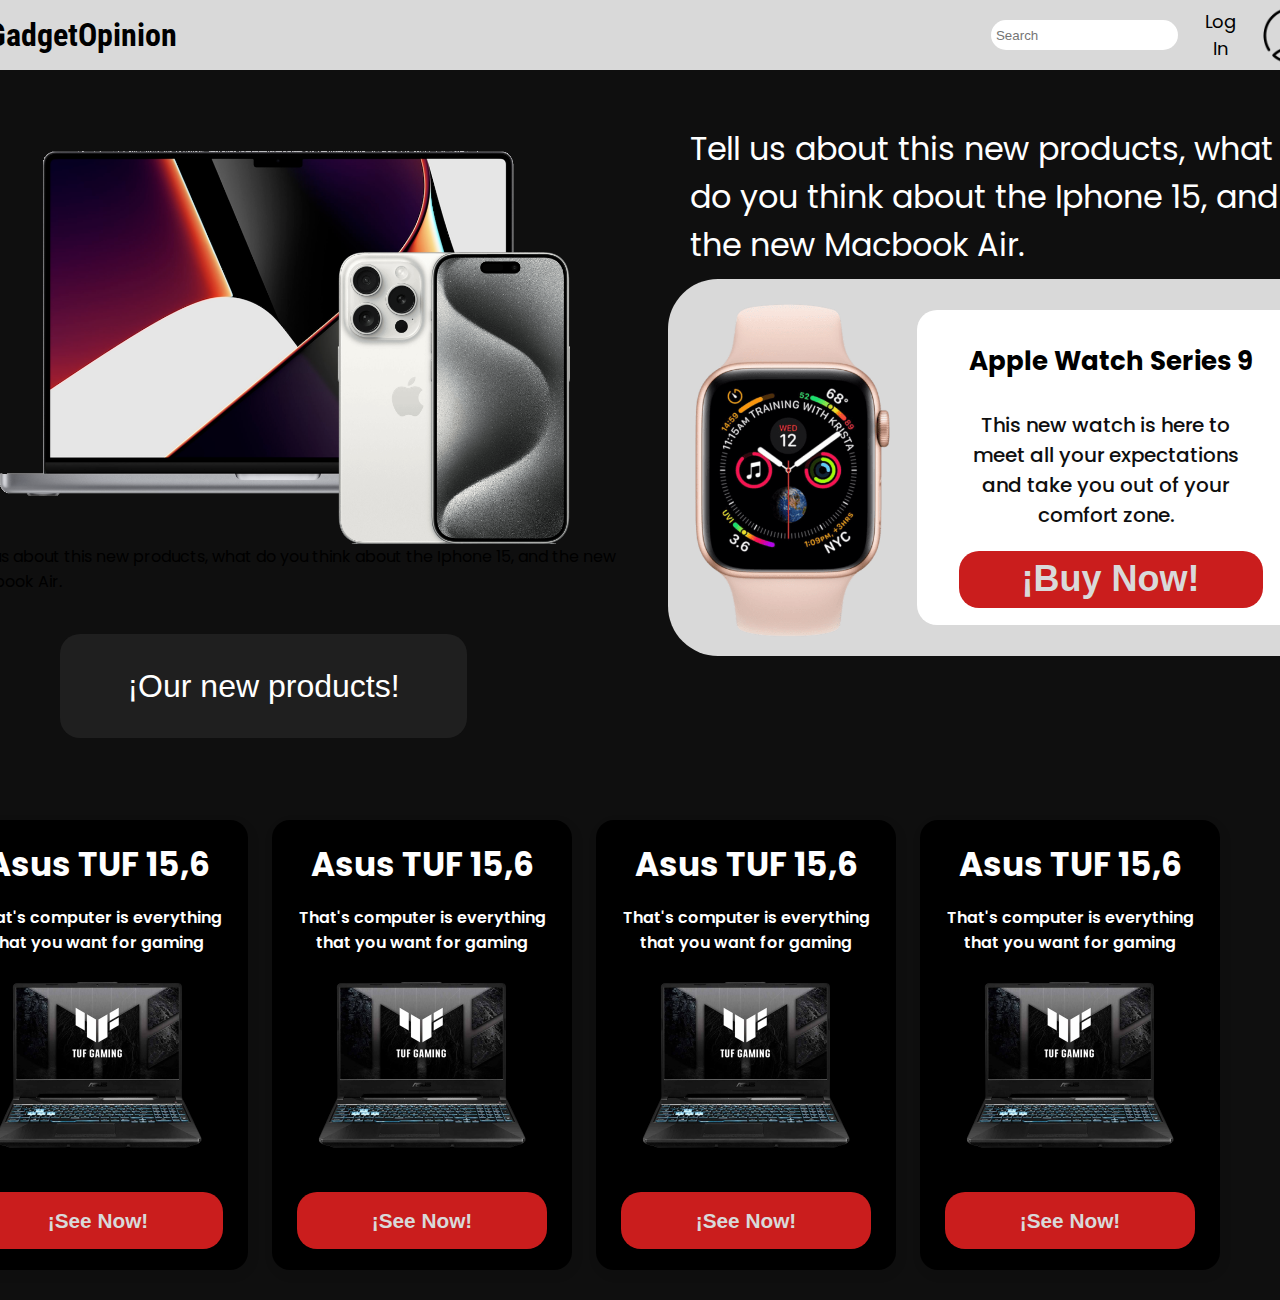
==== commit cab57eef: "responsive semi listo" ====
--- a/index.html
+++ b/index.html
@@ -90,15 +90,21 @@
                 <img src="images/mbp16-gray.png" alt="" class="exhibition-macbook">
                 <img src="images/iPhone_15_Pro_Titanio_Blanco_256GB16947863314.png" alt="" class="exhibition-iphone">
     
+                <p class="texto-new">
+                    Tell us about this new products, what do you think about the Iphone 15, and the new Macbook Air.
+                </p>
+                
                 <div class="text-exhibition">
                     <button id="buttonProducts">¡Our new products!</button>
                 </div>
             </div>
     
             <section class="secundary-container">
-                <p>
-                    Tell us about this new products, what do you think about the Iphone 15, and the new Macbook Air.
-                </p>
+                <div class="texto">
+                    <p>
+                        Tell us about this new products, what do you think about the Iphone 15, and the new Macbook Air.
+                    </p>
+                </div>
     
                 <div class="apple-watch">
                     <img src="images/Apple-Watch-Apple-Watch-Iwatch-PNG-Image.png" alt="">
--- a/styles.css
+++ b/styles.css
@@ -316,7 +316,6 @@
 .principal-container-cards div{
     display: flex;
     flex-direction: row;
-
 }
 
 .container-card{
@@ -328,7 +327,6 @@
     justify-content: space-between;
     display: flex;
     overflow-x: auto;
-    scrollbar-width: none;
     padding: 1.5rem 0;
     align-items: center;
 }
@@ -343,9 +341,7 @@
     width: 300px;
     height: 200px;
     position: relative;
-    flex: 0 0 309px;
     height: 450px;
-    overflow: hidden;
     margin-left: 1.5rem;
     border-radius: 18px;
     box-shadow: 2px 4px 12px rgba(0, 0, 0, 0.08);
@@ -365,8 +361,6 @@
 }
 
 .contenido{
-    position: absolute;
-    top: 0;
     padding: 28px;
     font-weight: 600;
 }
@@ -378,11 +372,6 @@
     text-align: center;
 }
 
-.link{
-    z-index: 1;
-    font-size: 1.3rem;
-}
-
 .text{
     font-size: 1.1rem;
     font-weight: 300;
@@ -400,8 +389,140 @@
     font-size: 36px;
     color: #d9d9d9;
     cursor: pointer;
+    z-index: 1;
+    font-size: 1.3rem;
 }
 
 .menu{
     display: none;
 }
+
+@media screen and (width <= 767px){
+    
+    body{
+        display: flex;
+        flex-direction: column;
+        align-items: center;
+        justify-content: center;
+    }
+
+    header{
+        width: 100%;
+        display: flex;
+        align-items: center;
+        justify-content: space-between;
+    }
+
+    header h1{
+        display: block;
+    }
+
+    .container-login{
+        display: none;
+    }
+
+    .menu{
+        display: block;
+    }
+
+    .principal-container{
+        display: flex;
+        flex-direction: column;
+    }
+
+    .exhibition{
+        flex-direction: column;
+    }
+
+    .exhibition-macbook{
+        width: 356px;
+        height: auto;
+        margin-left: 10%;
+    }
+
+    .exhibition-iphone{
+        width: 165px;
+        height: auto;
+        margin-top: -28%;
+        margin-left: 56%;
+    }
+
+    .text-exhibition{
+        width: 350px;
+        display: flex;
+        align-items: center;
+        justify-content: center;
+        margin-left: 30px;
+    }
+
+    .texto{
+        display: none;
+    }
+
+    .texto-new{
+        margin-top: 20px;
+        text-align: center;
+        color: #d9d9d9;
+        font-size: 27px;
+    }
+    
+    .apple-watch{
+        width: 400px;
+        height: 950px;
+        margin-left: 6px;
+        margin-top: 65px;
+        display: flex;
+        flex-direction: column;
+        align-items: center;
+        justify-content: center;
+        border-radius: 20px;
+    }
+
+    .apple-watch img{
+        margin-top: -40px;
+        margin-left: 0;
+    }
+    
+    .buy-zone{
+        width: 387px;
+        height: 300px;
+        gap: 25px;
+        margin-top: -35px;
+        display: flex;
+        flex-direction: column;
+        margin-left: 0;
+        justify-content: center;
+        align-items: center;
+    }
+
+    .principal-container-cards div{
+        display: flex;
+        flex-direction: column;
+        z-index: 1;
+        margin-top: 160%;
+    }
+
+    .card{
+        display: flex;
+        flex-direction: row;
+        align-items: center;
+        justify-content: center;
+        margin-top: 30px;
+        width: 300px;
+        height: 200px;
+        flex: 0 0 309px;
+        height: 450px;
+        border-radius: 18px;
+        box-shadow: 2px 4px 12px rgba(255, 255, 255, 0.08);
+        background-color: black;
+        color: white;
+        text-align: center;
+        margin-bottom: 30px;
+        margin-left: 0;
+    }
+
+    .card1{
+        margin-left: 0;
+    }
+
+}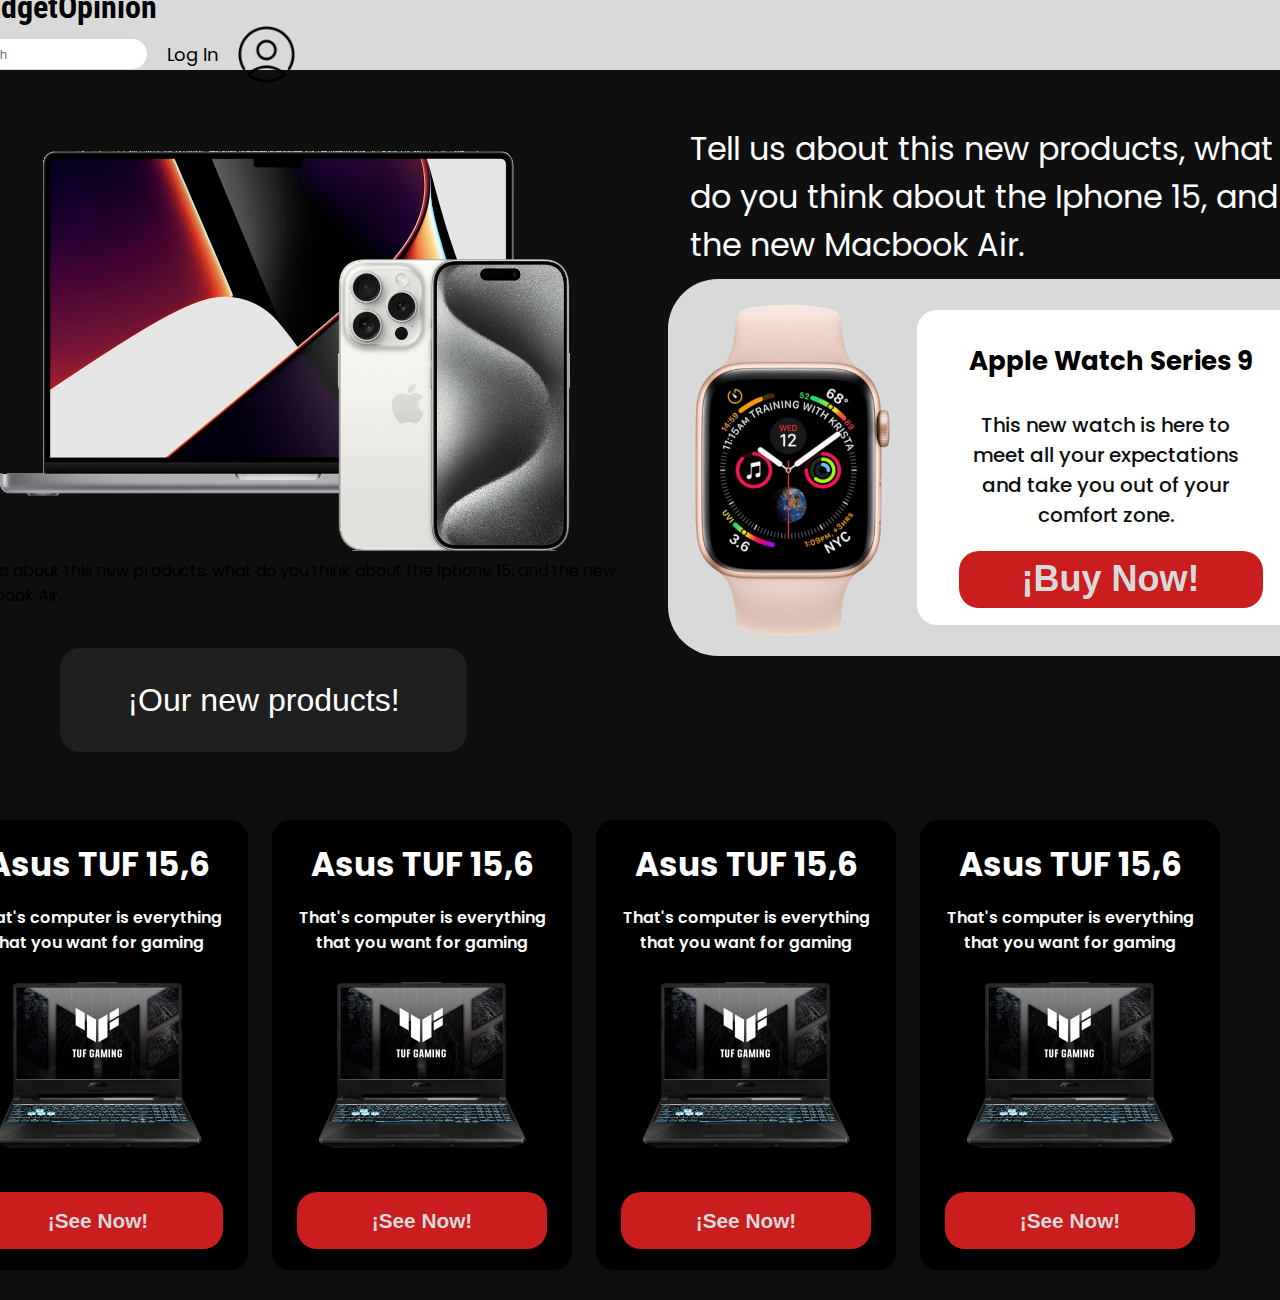
==== commit 07ae7a7c: "menu hamburguesa listo, hay que cambiar el color" ====
--- a/index.html
+++ b/index.html
@@ -71,13 +71,29 @@
         <!-- Begin of header-->
     
         <header>
-            <h1>GadgetOpinion</h1>
-            <img src="images/icons8-menú.svg" alt="" class="menu">
-            <div class="container-login">
-                <input class="nav-bar" type="text" placeholder="Search">
-                <button class="log-in" id="logIn">Log In</button>
-                <img src="./images/icons8-usuario-masculino-en-círculo-64.png" alt="">
-            </div>
+            <section class="header">
+                <h1>GadgetOpinion</h1>
+    
+                <div class="container-login">
+                    <input class="nav-bar" type="text" placeholder="Search">
+                    <button class="log-in" id="logIn">Log In</button>
+                    <img src="./images/icons8-usuario-masculino-en-círculo-64.png" alt="">
+                </div>
+            </section>
+
+            <section class="mobile">
+                <h1>GadgetOpinion</h1>
+                <button class="abrir-menu" id="abrir"><img src="images/icons8-menú.svg" alt="" class="menu"></button>
+
+                <nav class="nav" id="nav">
+                    <button class="cerrar-menu" id="cerrar"><img src="images/icons8-eliminar.svg" alt="" class="menu-cerrar"></button>
+                    <ul class="nav-list">
+                        <li id="btn-home"><a href="#home">Home</a></li>
+                        <li id="btn-new"><a href="#new-product">New Product</a></li>
+                        <li id="btn-products"><a href="#products">Products</a></li>
+                    </ul>
+                </nav>
+            </section>
         </header>
     
         <!-- End of header -->
@@ -87,16 +103,20 @@
     
         <section class="principal-container">
             <div class="exhibition">
-                <img src="images/mbp16-gray.png" alt="" class="exhibition-macbook">
-                <img src="images/iPhone_15_Pro_Titanio_Blanco_256GB16947863314.png" alt="" class="exhibition-iphone">
+                <div class="images">
+                    <img src="images/mbp16-gray.png" alt="" class="exhibition-macbook">
+                    <img src="images/iPhone_15_Pro_Titanio_Blanco_256GB16947863314.png" alt="" class="exhibition-iphone">
+                </div>
     
                 <p class="texto-new">
                     Tell us about this new products, what do you think about the Iphone 15, and the new Macbook Air.
                 </p>
                 
-                <div class="text-exhibition">
-                    <button id="buttonProducts">¡Our new products!</button>
-                </div>
+                <section class="texto-exhibition">
+                    <div class="text-exhibition">
+                        <button id="buttonProducts">¡Our new products!</button>
+                    </div>
+                </section>
             </div>
     
             <section class="secundary-container">
@@ -105,17 +125,20 @@
                         Tell us about this new products, what do you think about the Iphone 15, and the new Macbook Air.
                     </p>
                 </div>
-    
-                <div class="apple-watch">
-                    <img src="images/Apple-Watch-Apple-Watch-Iwatch-PNG-Image.png" alt="">
-    
-                    <div class="buy-zone">
-                        <h1>Apple Watch Series 9</h1>
-                        <p>This new watch is here to meet all your expectations and take you out of your comfort zone.</p>
-                        <button id="buttonBuy">¡Buy Now!</button>
+                
+                <section class="buy-watch" id="new-product">
+                    <div class="apple-watch">
+                        <img src="images/Apple-Watch-Apple-Watch-Iwatch-PNG-Image.png" alt="">
+        
+                        <div class="buy-zone">
+                            <h1>Apple Watch Series 9</h1>
+                            <p>This new watch is here to meet all your expectations and take you out of your comfort zone.</p>
+                            <button id="buttonBuy">¡Buy Now!</button>
+                        </div>
                     </div>
-                </div>
-            </section>
+                </section>
+            </section>
+
         </section>
     
         <!-- end of home page -->
@@ -124,7 +147,7 @@
         
         <section class="principal-container-cards">
             <div class="container-cards">
-                <article class="card card1">
+                <article class="card card1" id="products">
                     <section class="contenido">
                         <p class="text">
                             <h3 class="title">Asus TUF 15,6</h3>
--- a/styles.css
+++ b/styles.css
@@ -393,7 +393,25 @@
     font-size: 1.3rem;
 }
 
-.menu{
+.mobile{
+    display: none;
+    align-items: center;
+    justify-content: space-between;
+    padding: 1rem;
+}
+
+.nav-list{
+    list-style-type: none;
+    display: flex;
+    gap: 1rem;
+}
+
+.nav-list li a{
+    text-decoration: none;
+    color: white;
+}
+
+.abrir-menu, .cerrar-menu{
     display: none;
 }
 
@@ -405,46 +423,111 @@
         align-items: center;
         justify-content: center;
     }
-
-    header{
-        width: 100%;
-        display: flex;
-        align-items: center;
-        justify-content: space-between;
-    }
-
-    header h1{
-        display: block;
-    }
-
+    
     .container-login{
         display: none;
     }
 
+    .header{
+        display: none;
+    }
+
+    .mobile{
+        width: auto;
+        display: flex;
+        gap: 2.5rem;
+    }
+
+    .mobile h1{
+        font-size: 25px;
+        margin-left: 15px;
+    }
+
+    .abrir-menu{
+        margin-left: 0;
+    }
+
+    .cerrar-menu{
+        border-radius: 10px;
+        background-color: transparent;
+        border: none;
+    }
+
     .menu{
+        width: 45px;
+        height: auto;
+        display: grid;
+        place-content: center;
+    }
+
+    .menu-cerrar{
+        width: 25px;
+    }
+
+    .abrir-menu, .cerrar-menu{
         display: block;
     }
 
+    .nav.visible{
+        opacity: 1;
+        visibility: visible;
+    }
+
+    .nav{
+        opacity: 0;
+        visibility: hidden;
+        display: flex;
+        flex-direction: column;
+        align-items: end;
+        gap: 1rem;
+        position: absolute;
+        top: 0;
+        right: 0;
+        bottom: 0;
+        background-color: #2b352b;
+        padding: 2rem;
+        box-shadow: 0 0 0 100vmax rgb(0, 0, 0, 0.5);
+    }
+
+    .nav-list{
+        flex-direction: column;
+        align-items: end;
+    }
+
+    .nav-list li a{
+        color: white;
+    }
+    
     .principal-container{
         display: flex;
         flex-direction: column;
     }
-
+    
     .exhibition{
         flex-direction: column;
+    }
+
+    .images{
+        display: flex;
+        flex-direction: column;
+        align-items: center;
+        justify-content: center;
     }
 
     .exhibition-macbook{
         width: 356px;
         height: auto;
-        margin-left: 10%;
+        margin-left: 0;
     }
 
     .exhibition-iphone{
-        width: 165px;
-        height: auto;
-        margin-top: -28%;
-        margin-left: 56%;
+        display: none;
+    }
+
+    .texto-exhibition{
+        display: flex;
+        align-items: center;
+        justify-content: center;
     }
 
     .text-exhibition{
@@ -452,7 +535,7 @@
         display: flex;
         align-items: center;
         justify-content: center;
-        margin-left: 30px;
+        margin-left: 0;
     }
 
     .texto{
@@ -461,6 +544,8 @@
 
     .texto-new{
         margin-top: 20px;
+        margin-left: 10px;
+        margin-right: 10px;
         text-align: center;
         color: #d9d9d9;
         font-size: 27px;
@@ -468,7 +553,7 @@
     
     .apple-watch{
         width: 400px;
-        height: 950px;
+        height: 680px;
         margin-left: 6px;
         margin-top: 65px;
         display: flex;
@@ -481,6 +566,14 @@
     .apple-watch img{
         margin-top: -40px;
         margin-left: 0;
+    }
+
+    .buy-watch{
+        display: flex;
+        flex-direction: column;
+        align-items: center;
+        justify-content: center;
+        margin-left: 98%;
     }
     
     .buy-zone{
@@ -507,10 +600,10 @@
         flex-direction: row;
         align-items: center;
         justify-content: center;
+        position: relative;
         margin-top: 30px;
         width: 300px;
         height: 200px;
-        flex: 0 0 309px;
         height: 450px;
         border-radius: 18px;
         box-shadow: 2px 4px 12px rgba(255, 255, 255, 0.08);
